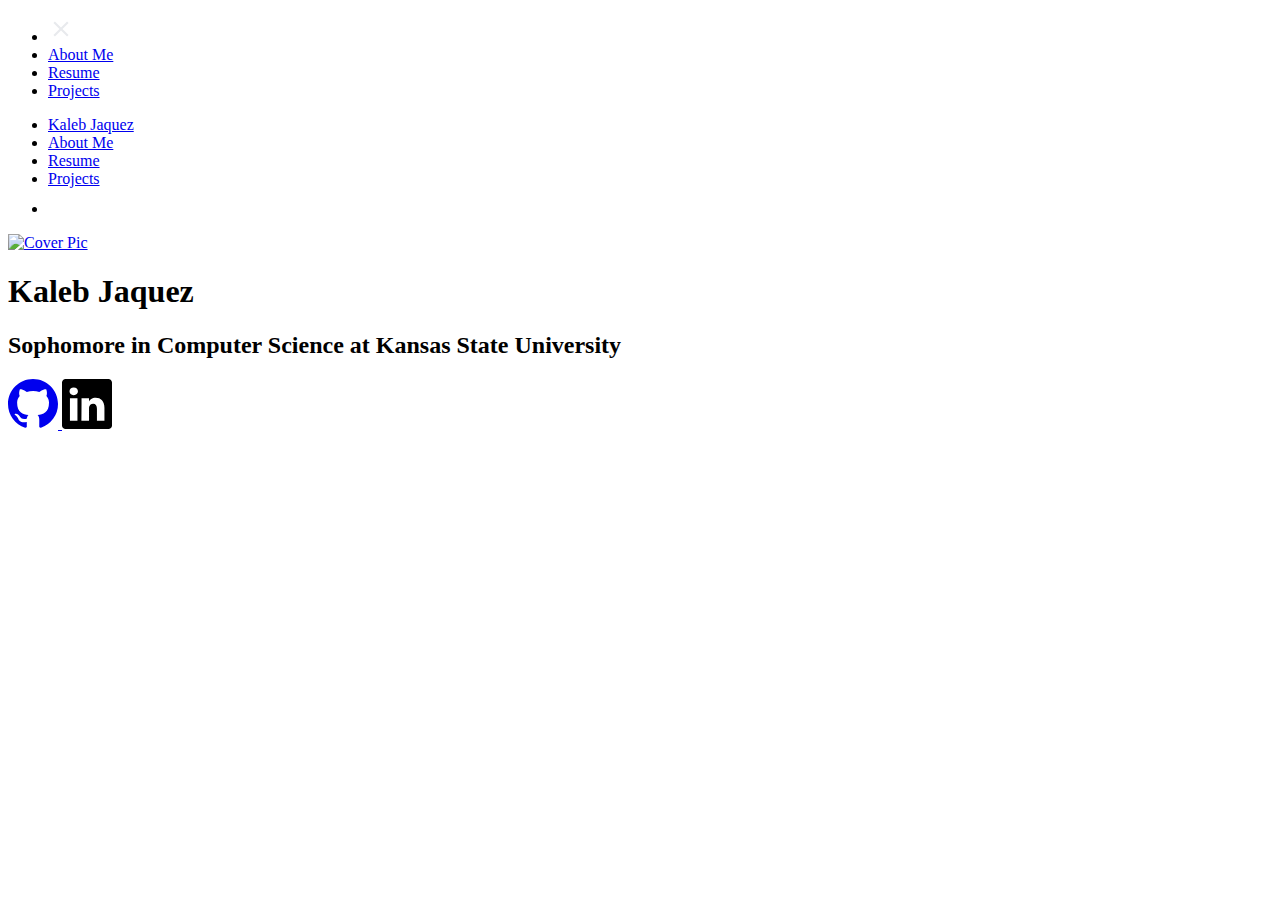
==== index.html @ 0351e69f "Add files via upload" ====
<!DOCTYPE html>
<html lang="en">
<head>
    <meta charset="UTF-8">
    <meta name="viewport" content="width=device-width, initial-scale=1.0">
    <link rel="icon" type="image/jpg" href="Website Pic favicon.jpg">
    <title>Kaleb Jaquez</title>
    <link rel="stylesheet" href="style.css">
</head>
<body>
    <nav>
        <ul class="sidebar">
            <li onclick=hideSidebar()><a href="#"><svg xmlns="http://www.w3.org/2000/svg" height="26px" viewBox="0 -960 960 960" width="26px" fill="#e8eaed"><path d="m256-200-56-56 224-224-224-224 56-56 224 224 224-224 56 56-224 224 224 224-56 56-224-224-224 224Z"/></svg></a></li>
            <li><a href="AboutMe.html">About Me</a></li>
            <li><a href="Resume.html">Resume</a></li>
            <li><a href="Projects.html">Projects</a></li>
        </ul>

        <ul>
            <li><a href="index.html">Kaleb Jaquez</a></li>
            <li class="hideOnMobile"><a href="AboutMe.html">About Me</a></li>
            <li class="hideOnMobile"><a href="Resume.html">Resume</a></li>
            <li class="hideOnMobile"><a href="Projects.html">Projects</a></li>
            <li class="menu-button" onclick=showSidebar()><a href="#"><svg xmlns="http://www.w3.org/2000/svg" height="26px" viewBox="0 -960 960 960" width="26px" fill="#FFFFFF"><path d="M120-240v-80h720v80H120Zm0-200v-80h720v80H120Zm0-200v-80h720v80H120Z"/></svg></a></li>
        </ul>
    </nav>

    <script>
        function showSidebar(){
            const sidebar = document.querySelector('.sidebar')
            sidebar.style.display = 'flex'
        }

        function hideSidebar(){
            const sidebar = document.querySelector('.sidebar')
            sidebar.style.display = 'none'
        }
    </script>

    <div class="image-text-container">
        <a href="https://www.youtube.com/watch?v=xvFZjo5PgG0" target="_blank" title="Secret HyperLink">
            <img src="Website Pic.jpg" alt="Cover Pic">
        </a>



        <div class="centered-text">
            <h1>Kaleb Jaquez</h1>
            <h2>Sophomore in Computer Science at Kansas State University</h2>
            <div class="social-links">
                <a href="https://github.com/kalebjaquez2" target="_blank" title="My GitHub Profile">
                    <svg xmlns="http://www.w3.org/2000/svg" width="50" height="50" fill="currentColor" class="bi bi-github" viewBox="0 0 16 16">
                        <path d="M8 0C3.58 0 0 3.58 0 8c0 3.54 2.29 6.53 5.47 7.59.4.07.55-.17.55-.38 0-.19-.01-.82-.01-1.49-2.01.37-2.53-.49-2.69-.94-.09-.23-.48-.94-.82-1.13-.28-.15-.68-.52-.01-.53.63-.01 1.08.58 1.23.82.72 1.21 1.87.87 2.33.66.07-.52.28-.87.51-1.07-1.78-.2-3.64-.89-3.64-3.95 0-.87.31-1.59.82-2.15-.08-.2-.36-1.02.08-2.12 0 0 .67-.21 2.2.82.64-.18 1.32-.27 2-.27s1.36.09 2 .27c1.53-1.04 2.2-.82 2.2-.82.44 1.1.16 1.92.08 2.12.51.56.82 1.27.82 2.15 0 3.07-1.87 3.75-3.65 3.95.29.25.54.73.54 1.48 0 1.07-.01 1.93-.01 2.2 0 .21.15.46.55.38A8.01 8.01 0 0 0 16 8c0-4.42-3.58-8-8-8"/>
                    </svg>
                </a>
                <a href="https://www.linkedin.com/in/kaleb-jaquez-508487311/" target="_blank" title="My LinkedIn Profile">
                    <svg xmlns="http://www.w3.org/2000/svg" width="50" height="50" fill="" class="bi bi-linkedin" viewBox="0 0 16 16">
                        <path d="M0 1.146C0 .513.526 0 1.175 0h13.65C15.474 0 16 .513 16 1.146v13.708c0 .633-.526 1.146-1.175 1.146H1.175C.526 16 0 15.487 0 14.854zm4.943 12.248V6.169H2.542v7.225zm-1.2-8.212c.837 0 1.358-.554 1.358-1.248-.015-.709-.52-1.248-1.342-1.248S2.4 3.226 2.4 3.934c0 .694.521 1.248 1.327 1.248zm4.908 8.212V9.359c0-.216.016-.432.08-.586.173-.431.568-.878 1.232-.878.869 0 1.216.662 1.216 1.634v3.865h2.401V9.25c0-2.22-1.184-3.252-2.764-3.252-1.274 0-1.845.7-2.165 1.193v.025h-.016l.016-.025V6.169h-2.4c.03.678 0 7.225 0 7.225z"/>
                    </svg>
                </a>
            </div>
    </div>
</body>
</html>
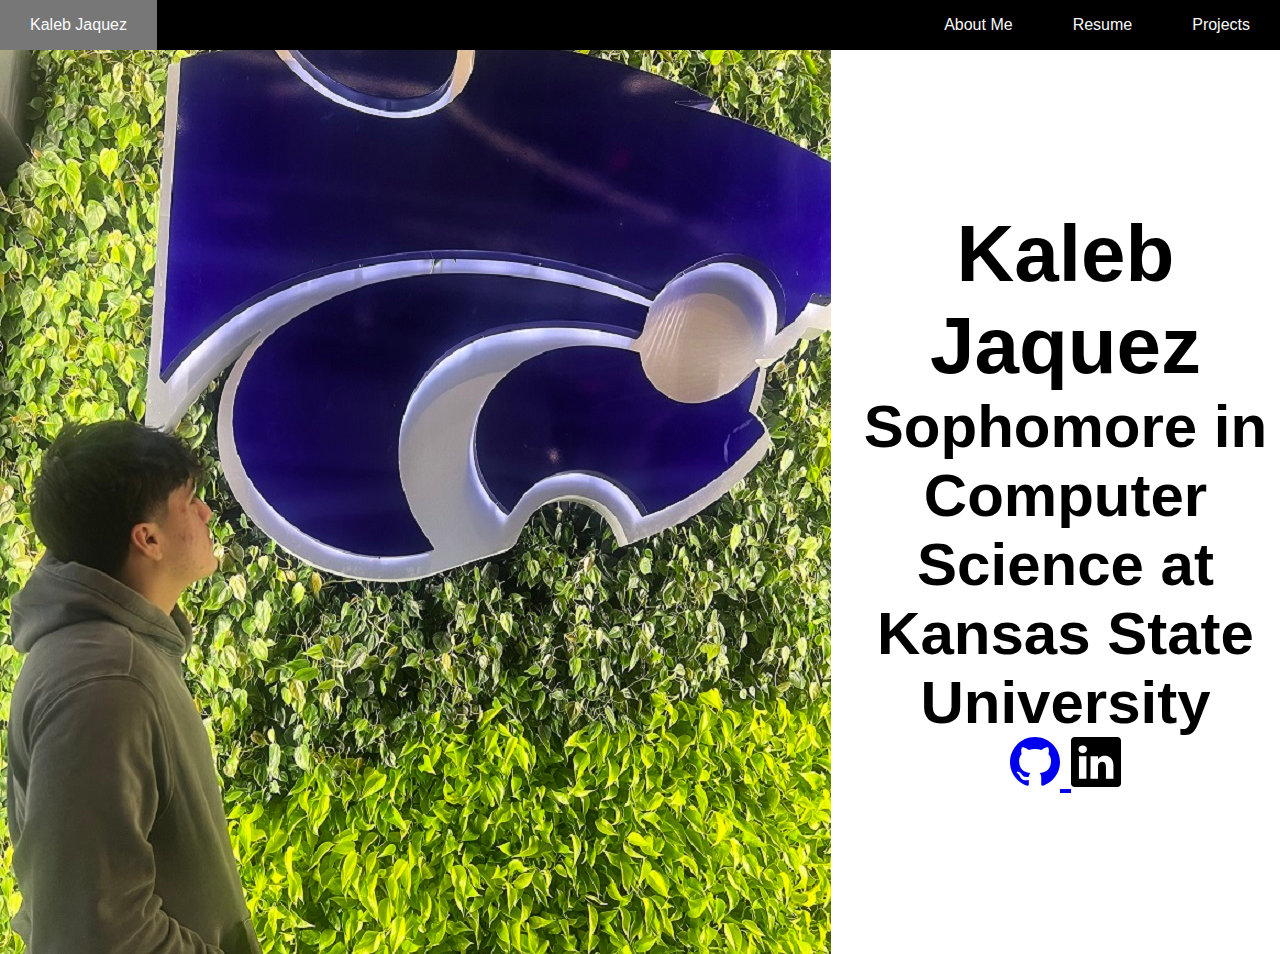
==== commit ec7a7047: "Update index.html" ====
--- a/index.html
+++ b/index.html
@@ -3,7 +3,7 @@
 <head>
     <meta charset="UTF-8">
     <meta name="viewport" content="width=device-width, initial-scale=1.0">
-    <link rel="icon" type="image/jpg" href="Website Pic favicon.jpg">
+    <link rel="icon" type="image/jpg" href="images/Website Pic favicon.jpg">
     <title>Kaleb Jaquez</title>
     <link rel="stylesheet" href="style.css">
 </head>
@@ -39,7 +39,7 @@
 
     <div class="image-text-container">
         <a href="https://www.youtube.com/watch?v=xvFZjo5PgG0" target="_blank" title="Secret HyperLink">
-            <img src="Website Pic.jpg" alt="Cover Pic">
+            <img src="images/Website Pic.jpg" alt="Cover Pic">
         </a>
 
 
--- a/style.css
+++ b/style.css
@@ -0,0 +1,236 @@
+*{
+    margin: 0;
+    padding: 0;
+}
+
+#about-me-page .image-text-container {
+    width: 80%; /* Adjust as needed */
+    margin: 0 auto;
+    padding: 20px;
+    box-sizing: border-box;
+    text-align: center; /* Centers the text inside the container */
+}
+
+#about-me-page .image-text-container img {
+    max-width: none; /* Scale image down to fit container */
+    width: 600px;/* new */
+    height: auto; /* Maintain aspect ratio */
+    border-radius: 8px; /* Optional: Add rounded corners */
+    box-shadow: 0 4px 8px rgba(0, 0, 0, 0.2); /* Optional: Add shadow */
+}
+
+#about-me-page .centered-text {
+    margin-left: 20px; /* Add space between image and text */
+    text-align: center;
+    color: black; /* Change the text color to black or any other color you want */
+    font-family: 'Segoe UI', Tahoma, Geneva, Verdana, sans-serif;
+    font-size: 40px;
+}
+
+
+/*For containers Projects Page*/
+
+
+.container {
+    display: grid;
+    grid-template-columns: repeat(2, 1fr); /* Two images per row */
+    gap: 20px;
+    padding: 20px;
+    justify-items: center;
+    align-items: center;
+    max-width: 100vw;
+    box-sizing: border-box;
+}
+
+/* Individual image container styling */
+.image-box {
+    width: 100%; 
+    max-height: 400px; 
+    border-radius: 15px; 
+    overflow: hidden;
+    box-shadow: 0 4px 8px rgba(0, 0, 0, 0.2); 
+    display: flex;
+    justify-content: center;
+    align-items: center;
+    background-color: #f0f0f0;
+}
+
+/* Ensures images fit neatly within the container */
+.image-box img {
+    width: 100%;
+    height: 100%;
+    object-fit: cover;
+    border-radius: 15px; 
+}
+
+/* Make sure the anchor tag behaves like a block-level element */
+.image-box a {
+    display: block;
+    width: 100%;
+    height: 100%;
+}
+
+/* Ensures links don't interfere with layout */
+.image-box a img {
+    width: 100%;
+    height: 100%;
+    object-fit: cover;
+    border-radius: 15px;
+}
+
+/* Responsive adjustments */
+@media (max-width: 800px) {
+    .container {
+        grid-template-columns: 1fr; /* Stack the images on smaller screens */
+    }
+    .image-box {
+        height: 200px; 
+    }
+}
+
+
+
+
+
+
+
+
+
+#myPDF{
+    width: 100%; 
+    height: 975px;
+}
+
+.left-centered-text {
+    margin-left: 20px; /* Add space between image and text */
+    text-align: left;
+    color: black; /* Change the text color to black or any other color you want */
+    font-family: 'Segoe UI', Tahoma, Geneva, Verdana, sans-serif;
+    font-size: 40px;
+}
+.centered-text {
+    margin-left: 20px; /* Add space between image and text */
+    text-align: center;
+    color: black; /* Change the text color to black or any other color you want */
+    font-family: 'Segoe UI', Tahoma, Geneva, Verdana, sans-serif;
+    font-size: 40px;
+}
+
+
+.image-text-container {
+    display: flex;
+    align-items: center;
+    justify-content: flex-start;
+}
+.image-text-container img {
+    display: block;
+    margin: 0;
+}
+.image-text-container .centered-text {
+    margin-left: 20px; /* Add space between image and text */
+    text-align: center;
+}
+
+img {
+    display: block;
+    margin: 0;
+    padding: 0;
+}
+
+body{
+    min-height: 100vh;
+    font-family: 'Segoe UI', Tahoma, Geneva, Verdana, sans-serif;
+
+}
+
+nav{
+    background-color: rgb(0, 0, 0);
+    box-shadow: 3px 3px 5px rgba(250, 249, 249, 0.1);
+
+}
+
+nav ul{
+    width: 100%;
+    list-style: none;
+    display: flex;
+    justify-content: flex-end;
+    align-items: center;
+}
+
+nav li{
+    height: 50px;
+
+}
+
+nav a{
+    height: 100%;
+    padding: 0 30px;
+    text-decoration: none;
+    display: flex;
+    align-items: center;
+    color: rgb(250, 250, 250);
+}
+
+nav a:hover{
+    background-color: rgb(119, 119, 119);
+
+}
+
+nav li:first-child{
+    margin-right: auto;
+}
+
+.sidebar{
+    position: fixed;
+    top: 0;
+    right: 0;
+    height: 100vh;
+    width: 250px;
+    z-index: 999;
+    background-color: rgb(0, 0, 0);
+    backdrop-filter: blur(10px);
+    box-shadow: -10px 0 10px rgba(255, 255, 255, 0.1);
+    display: none;
+    flex-direction: column;
+    align-items: flex-start;
+    justify-content: flex-start;
+}
+
+.sidebar li{
+    width: 100%;
+}
+
+.sidebar a {
+    width: 100%;
+}
+
+.menu-button{
+    display: none;
+}
+
+@media(min-width: 801px){
+    .sidebar{
+        display: none;
+    }
+    .menu-button{
+        display: none;
+    }
+}
+
+@media(max-width: 800px){
+    .hideOnMobile{
+        display: none;
+    }
+    .menu-button{
+        display: block;
+    }
+    .sidebar{
+        display: none;
+    }
+}
+
+@media(max-width: 500px){
+    .sidebar{
+        width: 100%;
+    }
+}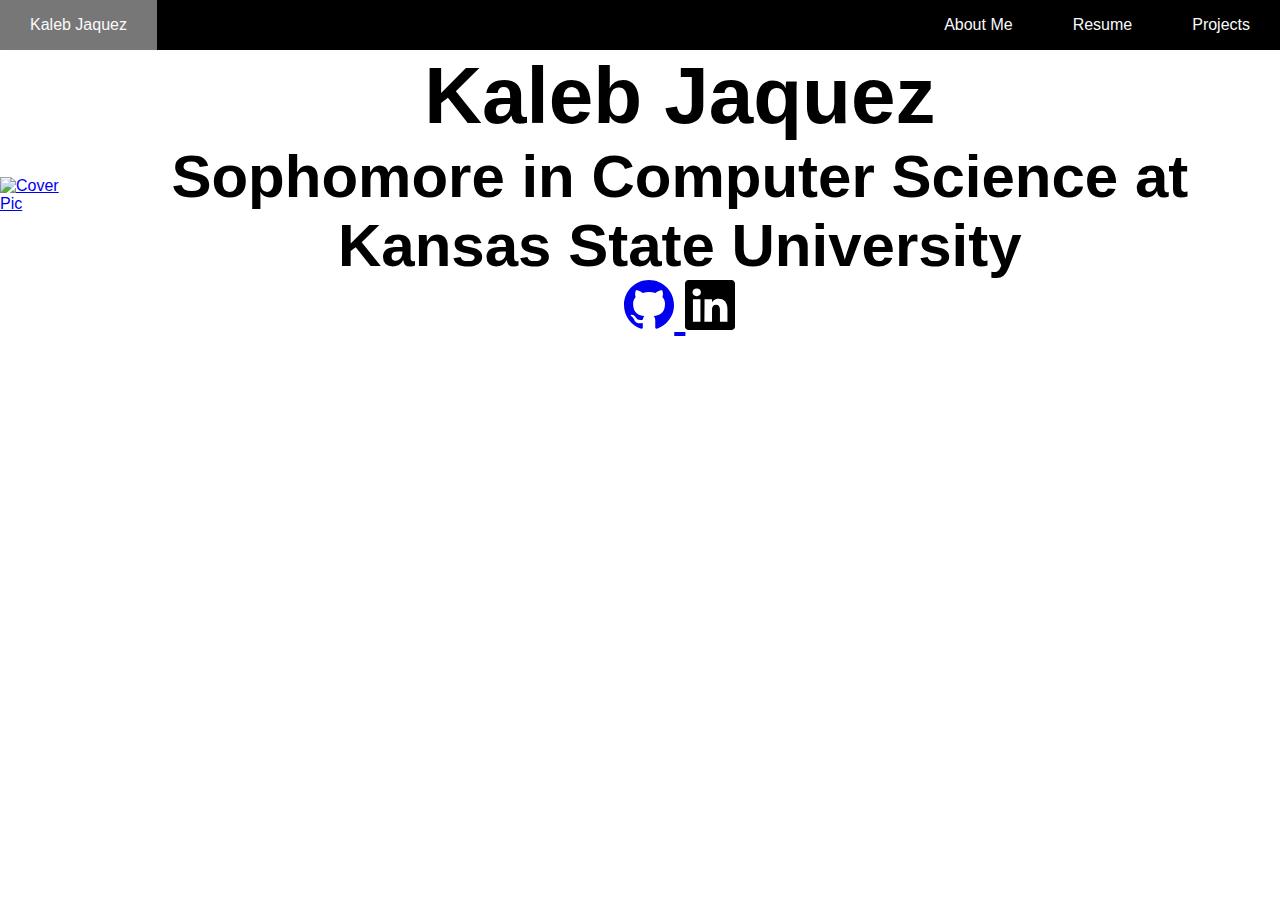
==== commit 75ee0a96: "Add files via upload" ====
--- a/index.html
+++ b/index.html
@@ -3,7 +3,7 @@
 <head>
     <meta charset="UTF-8">
     <meta name="viewport" content="width=device-width, initial-scale=1.0">
-    <link rel="icon" type="image/jpg" href="images/Website Pic favicon.jpg">
+    <link rel="icon" type="image/jpg" href="Website Pic favicon.jpg">
     <title>Kaleb Jaquez</title>
     <link rel="stylesheet" href="style.css">
 </head>
@@ -39,7 +39,7 @@
 
     <div class="image-text-container">
         <a href="https://www.youtube.com/watch?v=xvFZjo5PgG0" target="_blank" title="Secret HyperLink">
-            <img src="images/Website Pic.jpg" alt="Cover Pic">
+            <img src="Website Pic.jpg" alt="Cover Pic">
         </a>
 
 
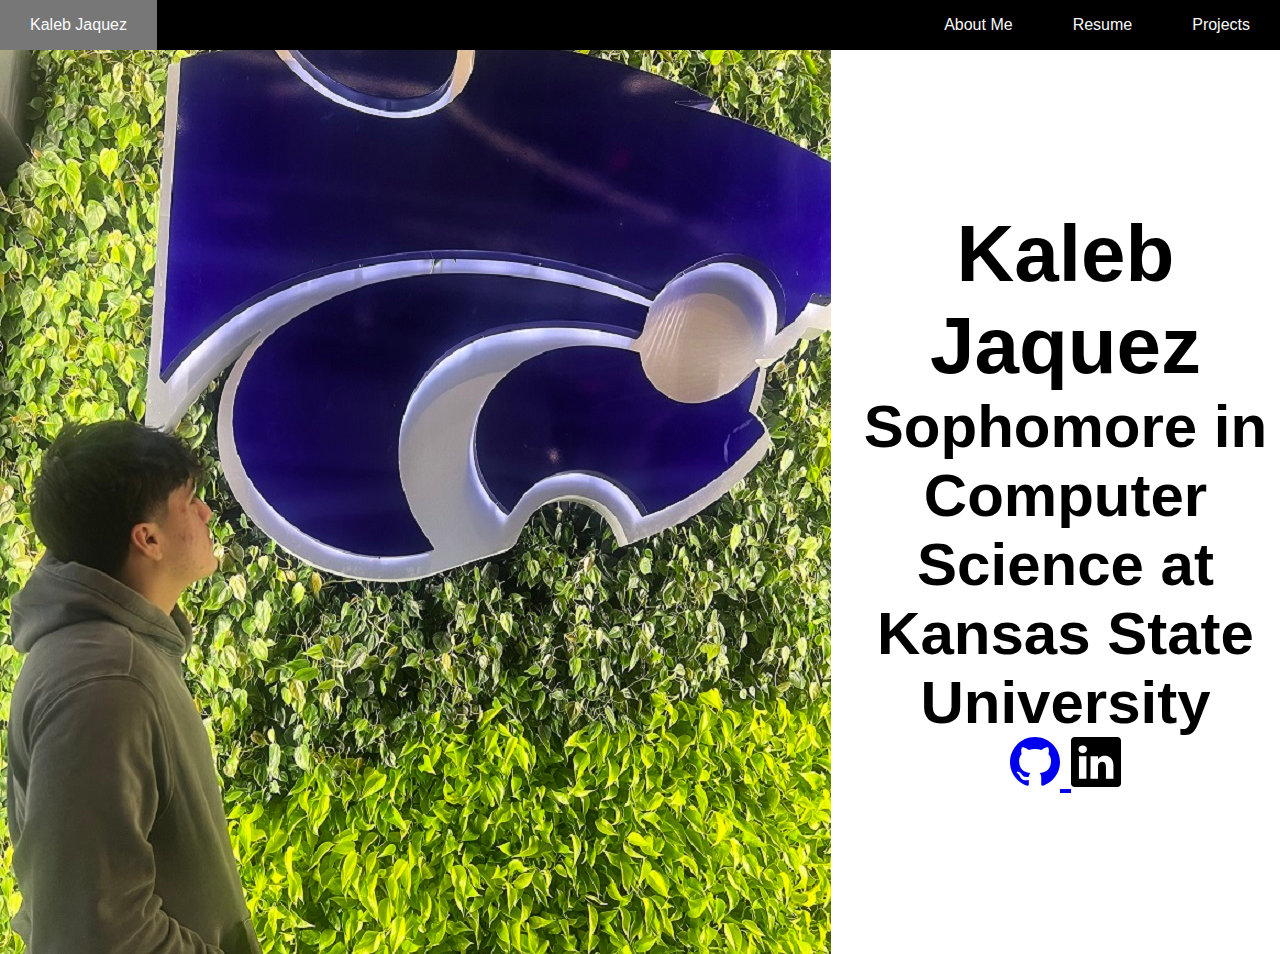
==== commit 61a7de29: "Update index.html" ====
--- a/index.html
+++ b/index.html
@@ -3,7 +3,7 @@
 <head>
     <meta charset="UTF-8">
     <meta name="viewport" content="width=device-width, initial-scale=1.0">
-    <link rel="icon" type="image/jpg" href="Website Pic favicon.jpg">
+    <link rel="icon" type="image/jpg" href="images/Website Pic favicon.jpg">
     <title>Kaleb Jaquez</title>
     <link rel="stylesheet" href="style.css">
 </head>
@@ -39,7 +39,7 @@
 
     <div class="image-text-container">
         <a href="https://www.youtube.com/watch?v=xvFZjo5PgG0" target="_blank" title="Secret HyperLink">
-            <img src="Website Pic.jpg" alt="Cover Pic">
+            <img src="images/Website Pic.jpg" alt="Cover Pic">
         </a>
 
 
